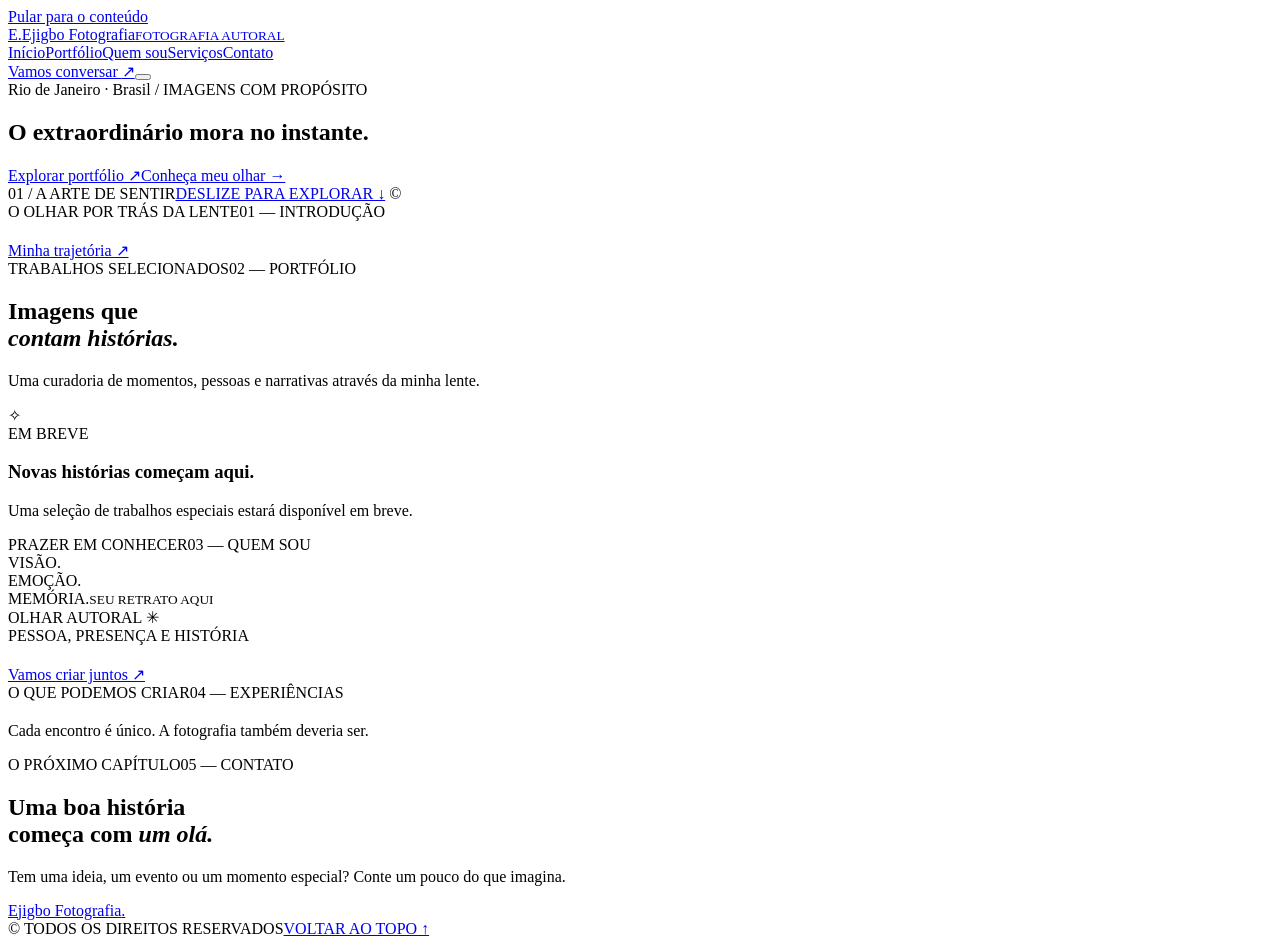
==== index.html @ 43c0d75b "Add files via upload" ====
<!doctype html><html lang="pt-BR"><head><meta charset="utf-8"><meta name="viewport" content="width=device-width,initial-scale=1"><meta name="theme-color" content="#11110f"><meta name="description" content="Portfólio autoral de fotografia"><title>Ejigbo Fotografia — Portfólio</title><link rel="preconnect" href="https://fonts.googleapis.com"><link rel="preconnect" href="https://fonts.gstatic.com" crossorigin><link href="https://fonts.googleapis.com/css2?family=DM+Sans:wght@400;500;600;700&family=Manrope:wght@400;500;600;700;800&display=swap" rel="stylesheet"><link rel="stylesheet" href="assets/style.css"></head><body>
<a class="skip" href="#conteudo">Pular para o conteúdo</a><header class="header" id="topo"><a class="logo" href="#inicio" aria-label="Voltar ao início"><span class="mark">E<span class="gold">.</span></span><span class="logo-name" data-site="studio">Ejigbo Fotografia<small>FOTOGRAFIA AUTORAL</small></span></a><nav id="menu" aria-label="Menu principal"><a href="#inicio">Início</a><a href="#portfolio">Portfólio</a><a href="#sobre">Quem sou</a><a href="#servicos">Serviços</a><a href="#contato">Contato</a></nav><a class="header-contact" href="#contato">Vamos conversar <span>↗</span></a><button class="menu-toggle" aria-controls="menu" aria-expanded="false" aria-label="Abrir menu"><span></span><span></span></button></header>
<main id="conteudo"><section id="inicio" class="hero"><div class="hero-photo" id="hero-photo"><div class="photo-grid"></div></div><div class="hero-content"><span class="kicker"><span class="pulse"></span><span id="hero-location">Rio de Janeiro · Brasil</span> / IMAGENS COM PROPÓSITO</span><h1 data-site="hero_title">O extraordinário mora no instante.</h1><p data-site="hero_text"></p><div class="hero-actions"><a class="button button-gold" href="#portfolio">Explorar portfólio <span>↗</span></a><a class="text-link" href="#sobre">Conheça meu olhar <span>→</span></a></div></div><div class="hero-bottom"><span>01 / A ARTE DE SENTIR</span><a href="#portfolio">DESLIZE PARA EXPLORAR ↓</a><span><span class="year"></span> © <span id="hero-studio"></span></span></div></section>
<section class="statement section-pad reveal"><div class="section-top"><span class="eyebrow"><i></i> O OLHAR POR TRÁS DA LENTE</span><span class="quiet">01 — INTRODUÇÃO</span></div><div class="statement-grid"><h2 data-site="intro_title"></h2><div><p data-site="intro_text"></p><a class="underlink" href="#sobre">Minha trajetória ↗</a></div></div></section>
<section id="portfolio" class="work section-pad"><div class="section-top"><span class="eyebrow"><i></i> TRABALHOS SELECIONADOS</span><span class="quiet">02 — PORTFÓLIO</span></div><div class="section-heading"><h2>Imagens que<br><em>contam histórias.</em></h2><p>Uma curadoria de momentos, pessoas e narrativas através da minha lente.</p></div><div class="filters" id="filters" role="group" aria-label="Filtrar categorias"></div><div class="gallery" id="gallery"></div><div class="empty-gallery" id="empty-gallery"><div class="empty-art"><span>✧</span></div><div><span class="eyebrow">EM BREVE</span><h3>Novas histórias começam aqui.</h3><p>Uma seleção de trabalhos especiais estará disponível em breve.</p></div></div></section>
<section id="sobre" class="about section-pad"><div class="section-top"><span class="eyebrow"><i></i> PRAZER EM CONHECER</span><span class="quiet">03 — QUEM SOU</span></div><div class="about-grid"><div class="about-image" id="about-image"><div class="about-placeholder"><span>VISÃO.<br>EMOÇÃO.<br>MEMÓRIA.</span><small>SEU RETRATO AQUI</small></div><span class="about-stamp">OLHAR AUTORAL ✳ <span class="year"></span></span></div><div class="about-copy"><span class="eyebrow">PESSOA, PRESENÇA E HISTÓRIA</span><h2 data-site="about_title"></h2><p data-site="about_text"></p><a class="button button-outline" href="#contato">Vamos criar juntos <span>↗</span></a></div></div></section>
<section id="servicos" class="services section-pad"><div class="section-top"><span class="eyebrow"><i></i> O QUE PODEMOS CRIAR</span><span class="quiet">04 — EXPERIÊNCIAS</span></div><div class="section-heading"><h2 data-site="services_title"></h2><p>Cada encontro é único. A fotografia também deveria ser.</p></div><div class="service-grid" id="service-grid"></div></section>
<section id="contato" class="contact section-pad"><div class="section-top"><span class="eyebrow"><i></i> O PRÓXIMO CAPÍTULO</span><span class="quiet">05 — CONTATO</span></div><h2>Uma boa história<br>começa com <em>um olá.</em></h2><p>Tem uma ideia, um evento ou um momento especial? Conte um pouco do que imagina.</p><div class="contact-actions" id="contact-actions"></div><div class="contact-details" id="contact-details"></div></section></main>
<footer class="footer"><a href="#inicio" class="footer-brand"><span id="footer-studio">Ejigbo Fotografia</span><span>.</span></a><span data-site="tagline"></span><div><span>© <span class="year"></span> TODOS OS DIREITOS RESERVADOS</span><a href="#topo">VOLTAR AO TOPO ↑</a></div></footer>
<div class="lightbox" id="lightbox" role="dialog" aria-modal="true" aria-label="Visualização de fotografia" hidden><button class="close-lightbox" aria-label="Fechar fotografia">×</button><button class="lightbox-arrow prev" aria-label="Fotografia anterior">‹</button><figure><img alt=""><figcaption></figcaption></figure><button class="lightbox-arrow next" aria-label="Próxima fotografia">›</button></div><script src="assets/public.js" defer></script></body></html>
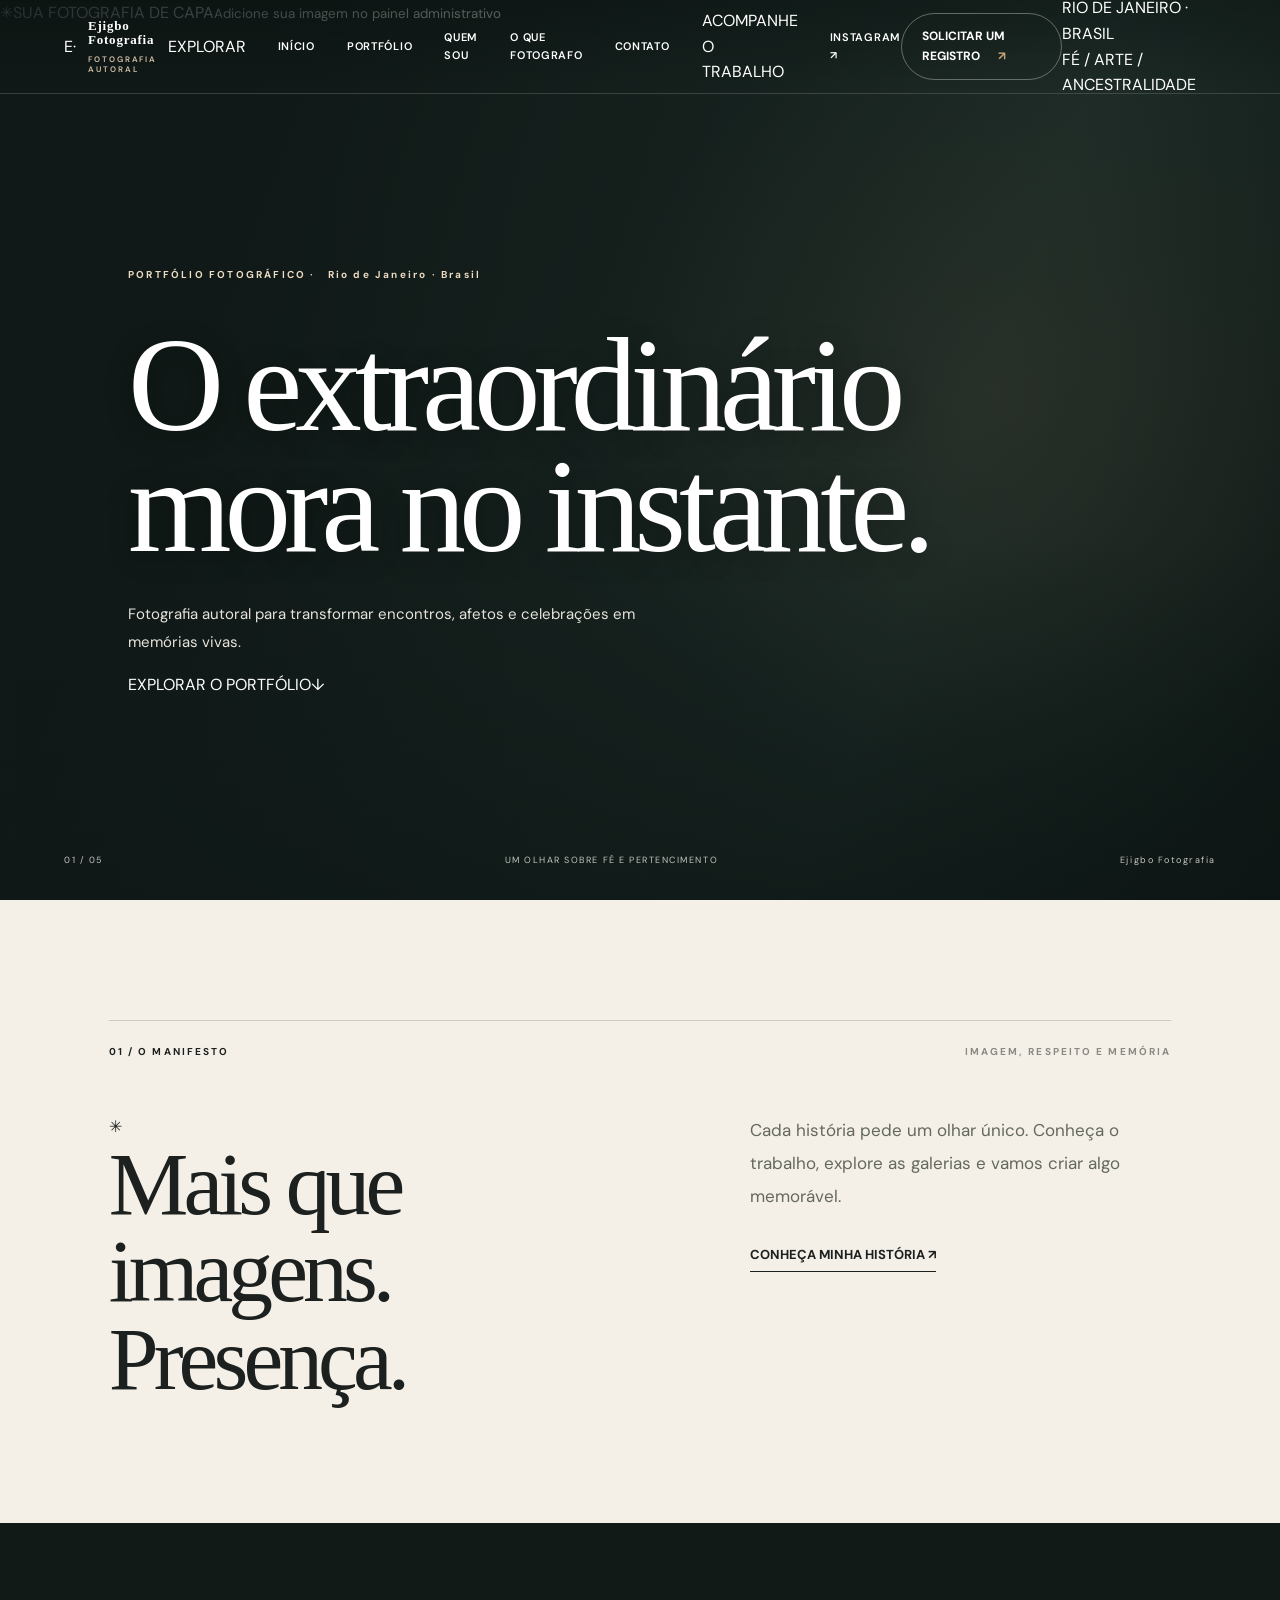
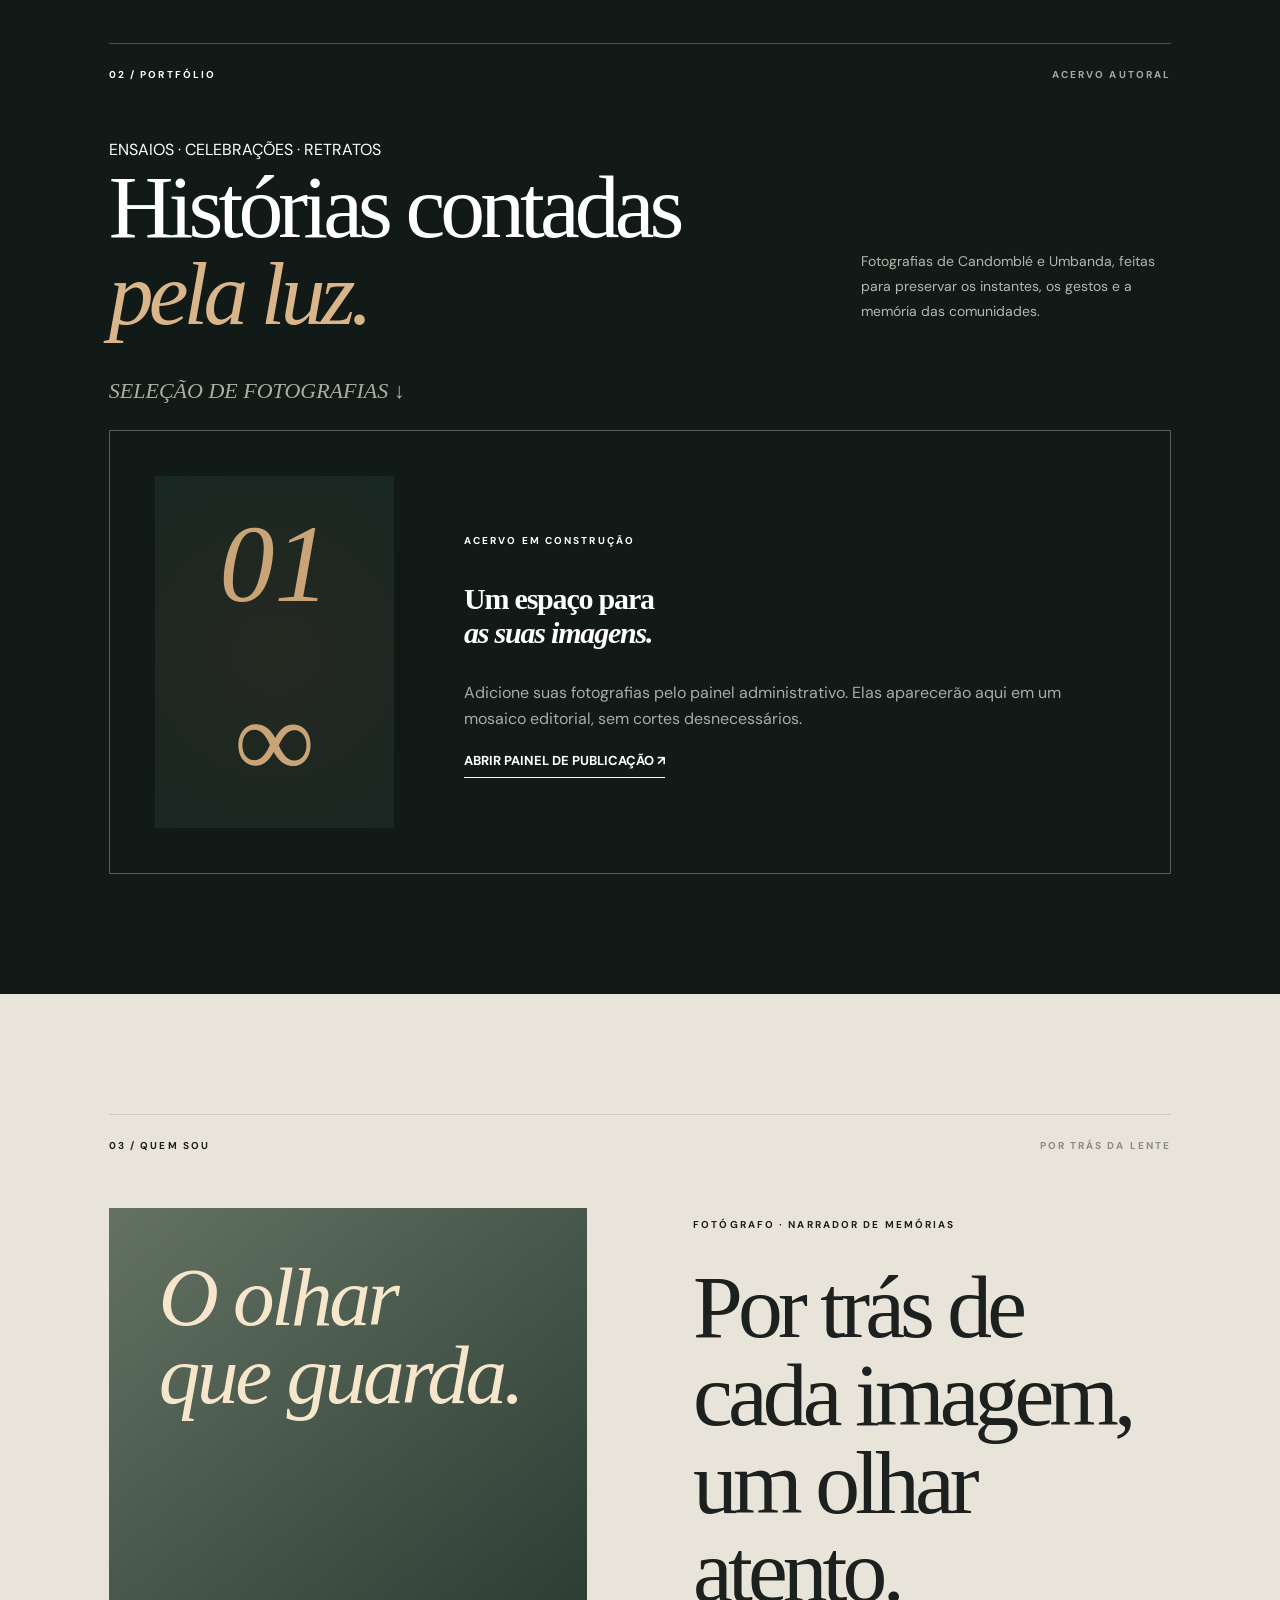
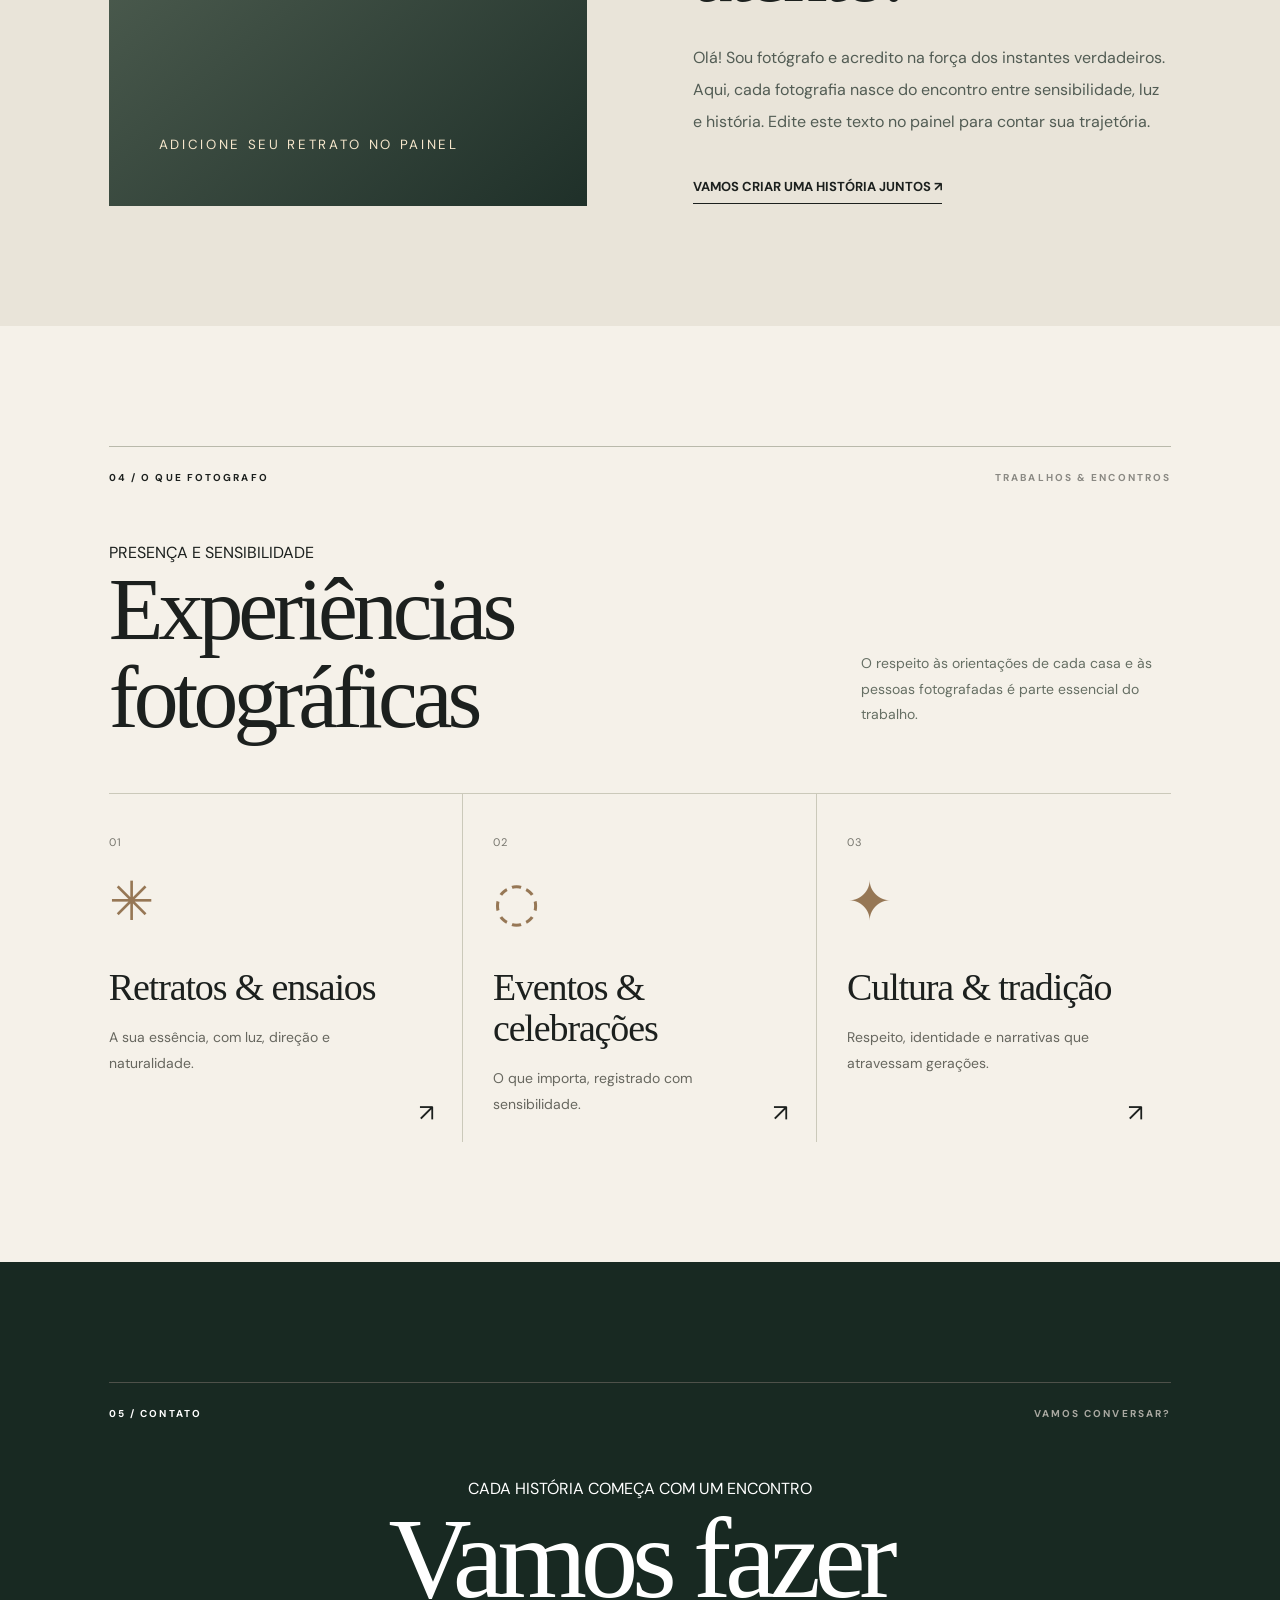
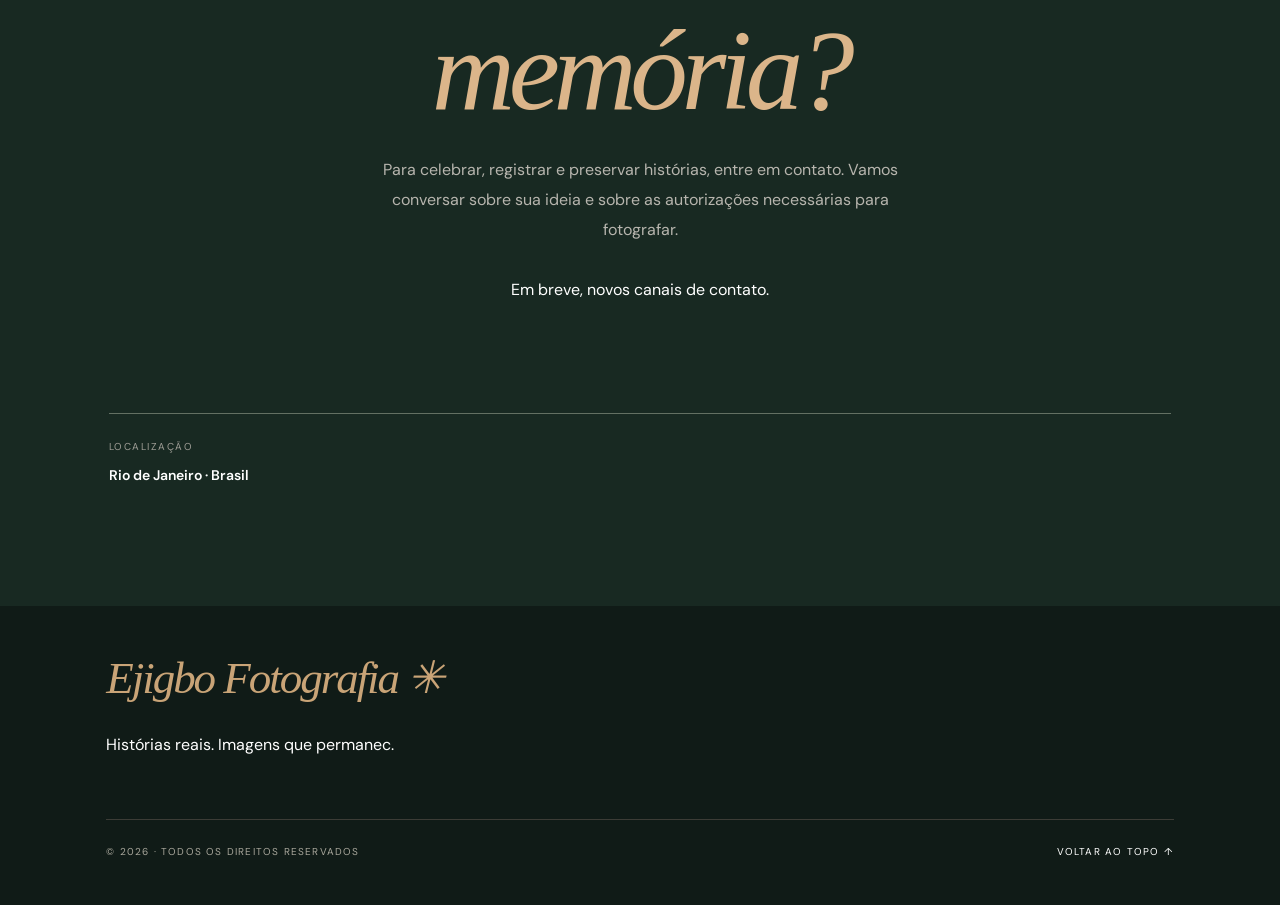
==== commit 695118a3: "Add files via upload" ====
--- a/index.html
+++ b/index.html
@@ -1,10 +1,36 @@
-<!doctype html><html lang="pt-BR"><head><meta charset="utf-8"><meta name="viewport" content="width=device-width,initial-scale=1"><meta name="theme-color" content="#11110f"><meta name="description" content="Portfólio autoral de fotografia"><title>Ejigbo Fotografia — Portfólio</title><link rel="preconnect" href="https://fonts.googleapis.com"><link rel="preconnect" href="https://fonts.gstatic.com" crossorigin><link href="https://fonts.googleapis.com/css2?family=DM+Sans:wght@400;500;600;700&family=Manrope:wght@400;500;600;700;800&display=swap" rel="stylesheet"><link rel="stylesheet" href="assets/style.css"></head><body>
-<a class="skip" href="#conteudo">Pular para o conteúdo</a><header class="header" id="topo"><a class="logo" href="#inicio" aria-label="Voltar ao início"><span class="mark">E<span class="gold">.</span></span><span class="logo-name" data-site="studio">Ejigbo Fotografia<small>FOTOGRAFIA AUTORAL</small></span></a><nav id="menu" aria-label="Menu principal"><a href="#inicio">Início</a><a href="#portfolio">Portfólio</a><a href="#sobre">Quem sou</a><a href="#servicos">Serviços</a><a href="#contato">Contato</a></nav><a class="header-contact" href="#contato">Vamos conversar <span>↗</span></a><button class="menu-toggle" aria-controls="menu" aria-expanded="false" aria-label="Abrir menu"><span></span><span></span></button></header>
-<main id="conteudo"><section id="inicio" class="hero"><div class="hero-photo" id="hero-photo"><div class="photo-grid"></div></div><div class="hero-content"><span class="kicker"><span class="pulse"></span><span id="hero-location">Rio de Janeiro · Brasil</span> / IMAGENS COM PROPÓSITO</span><h1 data-site="hero_title">O extraordinário mora no instante.</h1><p data-site="hero_text"></p><div class="hero-actions"><a class="button button-gold" href="#portfolio">Explorar portfólio <span>↗</span></a><a class="text-link" href="#sobre">Conheça meu olhar <span>→</span></a></div></div><div class="hero-bottom"><span>01 / A ARTE DE SENTIR</span><a href="#portfolio">DESLIZE PARA EXPLORAR ↓</a><span><span class="year"></span> © <span id="hero-studio"></span></span></div></section>
-<section class="statement section-pad reveal"><div class="section-top"><span class="eyebrow"><i></i> O OLHAR POR TRÁS DA LENTE</span><span class="quiet">01 — INTRODUÇÃO</span></div><div class="statement-grid"><h2 data-site="intro_title"></h2><div><p data-site="intro_text"></p><a class="underlink" href="#sobre">Minha trajetória ↗</a></div></div></section>
-<section id="portfolio" class="work section-pad"><div class="section-top"><span class="eyebrow"><i></i> TRABALHOS SELECIONADOS</span><span class="quiet">02 — PORTFÓLIO</span></div><div class="section-heading"><h2>Imagens que<br><em>contam histórias.</em></h2><p>Uma curadoria de momentos, pessoas e narrativas através da minha lente.</p></div><div class="filters" id="filters" role="group" aria-label="Filtrar categorias"></div><div class="gallery" id="gallery"></div><div class="empty-gallery" id="empty-gallery"><div class="empty-art"><span>✧</span></div><div><span class="eyebrow">EM BREVE</span><h3>Novas histórias começam aqui.</h3><p>Uma seleção de trabalhos especiais estará disponível em breve.</p></div></div></section>
-<section id="sobre" class="about section-pad"><div class="section-top"><span class="eyebrow"><i></i> PRAZER EM CONHECER</span><span class="quiet">03 — QUEM SOU</span></div><div class="about-grid"><div class="about-image" id="about-image"><div class="about-placeholder"><span>VISÃO.<br>EMOÇÃO.<br>MEMÓRIA.</span><small>SEU RETRATO AQUI</small></div><span class="about-stamp">OLHAR AUTORAL ✳ <span class="year"></span></span></div><div class="about-copy"><span class="eyebrow">PESSOA, PRESENÇA E HISTÓRIA</span><h2 data-site="about_title"></h2><p data-site="about_text"></p><a class="button button-outline" href="#contato">Vamos criar juntos <span>↗</span></a></div></div></section>
-<section id="servicos" class="services section-pad"><div class="section-top"><span class="eyebrow"><i></i> O QUE PODEMOS CRIAR</span><span class="quiet">04 — EXPERIÊNCIAS</span></div><div class="section-heading"><h2 data-site="services_title"></h2><p>Cada encontro é único. A fotografia também deveria ser.</p></div><div class="service-grid" id="service-grid"></div></section>
-<section id="contato" class="contact section-pad"><div class="section-top"><span class="eyebrow"><i></i> O PRÓXIMO CAPÍTULO</span><span class="quiet">05 — CONTATO</span></div><h2>Uma boa história<br>começa com <em>um olá.</em></h2><p>Tem uma ideia, um evento ou um momento especial? Conte um pouco do que imagina.</p><div class="contact-actions" id="contact-actions"></div><div class="contact-details" id="contact-details"></div></section></main>
-<footer class="footer"><a href="#inicio" class="footer-brand"><span id="footer-studio">Ejigbo Fotografia</span><span>.</span></a><span data-site="tagline"></span><div><span>© <span class="year"></span> TODOS OS DIREITOS RESERVADOS</span><a href="#topo">VOLTAR AO TOPO ↑</a></div></footer>
-<div class="lightbox" id="lightbox" role="dialog" aria-modal="true" aria-label="Visualização de fotografia" hidden><button class="close-lightbox" aria-label="Fechar fotografia">×</button><button class="lightbox-arrow prev" aria-label="Fotografia anterior">‹</button><figure><img alt=""><figcaption></figcaption></figure><button class="lightbox-arrow next" aria-label="Próxima fotografia">›</button></div><script src="assets/public.js" defer></script></body></html>+<!doctype html>
+<html lang="pt-BR">
+<head>
+<meta charset="utf-8"><meta name="viewport" content="width=device-width,initial-scale=1">
+<meta name="theme-color" content="#f5f2eb"><meta name="description" content="Ejigbo Fotografia — registros autorais de Candomblé, Umbanda, fé e ancestralidade.">
+<title>Ejigbo Fotografia — O sagrado em imagens</title>
+<link rel="preconnect" href="https://fonts.googleapis.com"><link rel="preconnect" href="https://fonts.gstatic.com" crossorigin>
+<link href="https://fonts.googleapis.com/css2?family=DM+Sans:wght@400;500;600;700&family=Italiana&display=swap" rel="stylesheet">
+<link rel="stylesheet" href="assets/style.css">
+</head>
+<body>
+<a class="skip" href="#conteudo">Pular para o conteúdo</a>
+<header class="header" id="topo">
+ <a class="logo" href="#inicio" aria-label="Ejigbo Fotografia, voltar ao início"><span class="logo-symbol">E<span>·</span></span><span class="logo-name" data-site="studio">Ejigbo Fotografia<small>FOTOGRAFIA AUTORAL</small></span></a>
+ <nav id="menu" aria-label="Navegação principal"><span class="menu-caption">EXPLORAR</span><a href="#inicio">Início</a><a href="#portfolio">Portfólio</a><a href="#sobre">Quem sou</a><a href="#servicos">O que fotografo</a><a href="#contato">Contato</a><span class="menu-caption social-caption">ACOMPANHE O TRABALHO</span><a class="nav-social" id="menu-instagram" href="#contato">Instagram ↗</a></nav>
+ <a class="header-contact" href="#contato">SOLICITAR UM REGISTRO <span>↗</span></a>
+ <button class="menu-toggle" aria-label="Abrir menu" aria-controls="menu" aria-expanded="false"><span></span><span></span></button>
+ <div class="sidebar-foot">RIO DE JANEIRO · BRASIL<br><span>FÉ / ARTE / ANCESTRALIDADE</span></div>
+</header>
+<main id="conteudo">
+<section class="hero" id="inicio">
+ <div class="hero-photo" id="hero-photo"><div class="hero-empty"><span class="hero-empty-mark">✳</span><span>SUA FOTOGRAFIA DE CAPA</span><small>Adicione sua imagem no painel administrativo</small></div></div>
+ <div class="hero-overlay"></div>
+ <div class="hero-content"><span class="kicker">PORTFÓLIO FOTOGRÁFICO · <span id="hero-location">RIO DE JANEIRO</span></span><h1 data-site="hero_title">O sagrado vive na memória.</h1><p data-site="hero_text"></p><a class="hero-discover" href="#portfolio"><span>EXPLORAR O PORTFÓLIO</span><span class="circle-arrow">↓</span></a></div>
+ <div class="hero-bottom"><span>01 / 05</span><span>UM OLHAR SOBRE FÉ E PERTENCIMENTO</span><span id="hero-studio">EJIGBO FOTOGRAFIA</span></div>
+</section>
+<section class="statement section-pad reveal" id="manifesto"><div class="section-top"><span class="eyebrow">01 / O MANIFESTO</span><span class="quiet">IMAGEM, RESPEITO E MEMÓRIA</span></div><div class="statement-grid"><div><span class="statement-asterisk">✳</span><h2 data-site="intro_title"></h2></div><div class="statement-description"><p data-site="intro_text"></p><a class="underlink" href="#sobre">CONHEÇA MINHA HISTÓRIA ↗</a></div></div></section>
+<section class="work section-pad" id="portfolio"><div class="section-top"><span class="eyebrow">02 / PORTFÓLIO</span><span class="quiet">ACERVO AUTORAL</span></div><div class="section-heading"><div><span class="overline">ENSAIOS · CELEBRAÇÕES · RETRATOS</span><h2>Histórias contadas<br><em>pela luz.</em></h2></div><p>Fotografias de Candomblé e Umbanda, feitas para preservar os instantes, os gestos e a memória das comunidades.</p></div><div class="work-caption">SELEÇÃO DE FOTOGRAFIAS <span>↓</span></div><div class="filters" id="filters" aria-label="Filtrar fotografias"></div><div class="gallery" id="gallery"></div><div class="empty-gallery" id="empty-gallery"><div class="empty-art"><span>01</span><div class="empty-sun"></div><span>∞</span></div><div><span class="eyebrow">ACERVO EM CONSTRUÇÃO</span><h3>Um espaço para<br><em>as suas imagens.</em></h3><p>Adicione suas fotografias pelo painel administrativo. Elas aparecerão aqui em um mosaico editorial, sem cortes desnecessários.</p><a class="underlink" href="admin.html">ABRIR PAINEL DE PUBLICAÇÃO ↗</a></div></div></section>
+<section class="about section-pad" id="sobre"><div class="section-top"><span class="eyebrow">03 / QUEM SOU</span><span class="quiet">POR TRÁS DA LENTE</span></div><div class="about-grid"><div class="about-image" id="about-image"><div class="about-placeholder"><span>O olhar<br>que <em>guarda.</em></span><small>ADICIONE SEU RETRATO NO PAINEL</small></div></div><div class="about-copy"><span class="eyebrow">FOTÓGRAFO · NARRADOR DE MEMÓRIAS</span><h2 data-site="about_title"></h2><p data-site="about_text"></p><a class="underlink" href="#contato">VAMOS CRIAR UMA HISTÓRIA JUNTOS ↗</a></div></div></section>
+<section class="services section-pad" id="servicos"><div class="section-top"><span class="eyebrow">04 / O QUE FOTOGRAFO</span><span class="quiet">TRABALHOS & ENCONTROS</span></div><div class="section-heading"><div><span class="overline">PRESENÇA E SENSIBILIDADE</span><h2 data-site="services_title"></h2></div><p>O respeito às orientações de cada casa e às pessoas fotografadas é parte essencial do trabalho.</p></div><div class="service-grid" id="service-grid"></div></section>
+<section class="contact section-pad" id="contato"><div class="section-top"><span class="eyebrow">05 / CONTATO</span><span class="quiet">VAMOS CONVERSAR?</span></div><span class="contact-kicker">CADA HISTÓRIA COMEÇA COM UM ENCONTRO</span><h2>Vamos fazer<br><em>memória?</em></h2><p>Para celebrar, registrar e preservar histórias, entre em contato. Vamos conversar sobre sua ideia e sobre as autorizações necessárias para fotografar.</p><div class="contact-actions" id="contact-actions"></div><div class="contact-details" id="contact-details"></div></section>
+</main>
+<footer class="footer"><a class="footer-brand" href="#inicio"><span id="footer-studio">Ejigbo Fotografia</span><span> ✳</span></a><p data-site="tagline"></p><div><span>© <span class="year"></span> · TODOS OS DIREITOS RESERVADOS</span><a href="#topo">VOLTAR AO TOPO ↑</a></div></footer>
+<div class="lightbox" id="lightbox" role="dialog" aria-modal="true" aria-label="Fotografia ampliada" hidden><button class="close-lightbox" aria-label="Fechar">×</button><button class="lightbox-arrow prev" aria-label="Fotografia anterior">‹</button><figure><img alt=""><figcaption></figcaption></figure><button class="lightbox-arrow next" aria-label="Próxima fotografia">›</button></div>
+<script src="assets/public.js" defer></script>
+</body></html>
--- a/assets/style.css
+++ b/assets/style.css
@@ -0,0 +1,47 @@
+:root{--ink:#151512;--cream:#f2f0ea;--muted:#a4a39d;--gold:#d6b87c;--border:#383833;--heading:Manrope,'Helvetica Neue',sans-serif;--body:'DM Sans',Arial,sans-serif}*{box-sizing:border-box}html{scroll-behavior:smooth}body{margin:0;background:var(--cream);color:var(--ink);font:400 16px/1.6 var(--body)}a{color:inherit;text-decoration:none}button,input{font:inherit}button{cursor:pointer}button:focus-visible,a:focus-visible{outline:2px solid var(--gold);outline-offset:4px}img{max-width:100%;display:block}.skip{position:absolute;left:-9999px;z-index:99;background:white;padding:15px}.skip:focus{left:10px;top:10px}.header{position:absolute;top:0;left:0;right:0;height:102px;display:flex;align-items:center;justify-content:space-between;padding:0 clamp(24px,5vw,92px);z-index:20;color:white;border-bottom:1px solid #ffffff29}.logo{display:flex;align-items:center;gap:12px}.mark{font:800 48px/1 var(--heading);letter-spacing:-.1em}.gold,.footer-brand span{color:var(--gold)}.logo-name{font:700 14px/1.1 var(--heading);max-width:170px}.logo-name small{display:block;font:600 8px var(--body);letter-spacing:.24em;color:#ddd;margin-top:7px}.header nav{display:flex;align-items:center;gap:clamp(16px,2.5vw,40px)}.header nav a{font-size:12px;font-weight:600;transition:color .2s}.header nav a:hover{color:var(--gold)}.header-contact{padding:12px 17px;border:1px solid #fff5;border-radius:3px;font-size:12px;font-weight:700}.header-contact span{color:var(--gold);margin-left:15px}.menu-toggle{display:none;background:transparent;border:0;color:white}.hero{min-height:820px;height:min(930px,100svh);position:relative;display:flex;align-items:center;color:white;background:#121210;overflow:hidden}.hero-photo{position:absolute;inset:0;background:radial-gradient(ellipse at 76% 35%,#65584833 0,transparent 43%),linear-gradient(115deg,#151513 30%,#38352e);background-position:center;background-size:cover}.photo-grid{position:absolute;right:10%;top:18%;width:36%;height:70%;opacity:.08;background:repeating-linear-gradient(90deg,transparent 0,transparent 50px,#fff 51px),repeating-linear-gradient(0deg,transparent 0,transparent 50px,#fff 51px);mask-image:linear-gradient(90deg,transparent,black)}.hero-content{position:relative;z-index:2;margin:5% clamp(24px,11vw,185px) 0;max-width:850px}.kicker,.eyebrow,.quiet{font-size:10px;font-weight:700;letter-spacing:.22em}.kicker{display:flex;align-items:center;gap:12px;color:#d9d7d0}.pulse{width:8px;height:8px;display:inline-block;background:var(--gold);border-radius:50%;box-shadow:0 0 0 5px #d6b87c22}.hero h1{font:700 clamp(48px,7.3vw,108px)/1.07 var(--heading);letter-spacing:-.075em;margin:29px 0 26px;max-width:900px}.hero-content>p{max-width:515px;color:#d7d5ce;font-size:16px;line-height:1.9}.hero-actions{display:flex;align-items:center;gap:36px;margin-top:42px}.button{padding:18px 25px;display:inline-flex;align-items:center;justify-content:space-between;gap:35px;font-weight:700;font-size:12px;letter-spacing:.03em;border:1px solid transparent;transition:transform .2s,background .2s}.button:hover{transform:translateY(-3px)}.button-gold{background:var(--gold);color:#1c1914}.button-gold:hover{background:#ebcb90}.text-link{font-size:12px;font-weight:700;border-bottom:1px solid #fff7;padding-bottom:8px}.text-link span{margin-left:14px;color:var(--gold)}.hero-bottom{position:absolute;bottom:33px;left:clamp(24px,5vw,92px);right:clamp(24px,5vw,92px);display:flex;justify-content:space-between;letter-spacing:.2em;font-size:9px;color:#c6c5c1}.section-pad{padding:110px clamp(24px,8.3vw,140px)}.section-top{display:flex;align-items:center;justify-content:space-between;border-top:1px solid #cccac4;padding-top:23px;margin-bottom:54px}.eyebrow i{display:inline-block;width:7px;height:7px;background:var(--gold);border-radius:50%;margin-right:9px}.quiet{color:#8a8983}.statement-grid{display:grid;grid-template-columns:1.2fr .8fr;gap:12%}.statement h2,.section-heading h2,.about h2,.contact h2{font:700 clamp(42px,5vw,74px)/1.13 var(--heading);letter-spacing:-.065em;margin:0}.statement-grid p{font-size:18px;color:#696963;line-height:1.85;margin:0 0 28px}.underlink{display:inline-block;border-bottom:1px solid currentColor;font-weight:700;font-size:13px;padding-bottom:5px}.work{background:#1b1b19;color:white}.work .section-top,.services .section-top,.contact .section-top{border-color:#474740}.work .quiet,.contact .quiet{color:#aaa9a2}.section-heading{display:flex;justify-content:space-between;align-items:end;gap:40px;margin-bottom:52px}.section-heading h2 em,.contact h2 em,.main h1 em{font-style:normal;color:var(--gold)}.section-heading>p{color:#aeadab;max-width:310px;font-size:14px}.filters{display:flex;flex-wrap:wrap;gap:8px;margin-bottom:30px}.filter{background:transparent;border:1px solid #575750;color:#c5c3ba;padding:9px 17px;font:600 12px var(--body);transition:.2s}.filter:hover,.filter.active{background:var(--gold);color:#161611;border-color:var(--gold)}.filter sup{margin-left:7px}.gallery{display:grid;grid-template-columns:repeat(3,minmax(0,1fr));gap:15px}.gallery-item{padding:0;border:0;position:relative;overflow:hidden;background:#333;aspect-ratio:4/5;display:block;text-align:left;color:white}.gallery-item.wide{grid-column:span 2;aspect-ratio:1.62}.gallery-item[hidden]{display:none}.gallery-item img{width:100%;height:100%;object-fit:cover;transition:transform .6s}.gallery-item:hover img{transform:scale(1.045)}.gallery-overlay{position:absolute;inset:0;background:linear-gradient(transparent 45%,#000c);display:flex;align-items:end;justify-content:space-between;padding:24px;opacity:.9}.gallery-overlay small{font-size:10px;letter-spacing:.16em;text-transform:uppercase;color:#ddd;display:block}.gallery-overlay strong{font:700 20px var(--heading)}.expand{background:#f0eddf;color:black;border-radius:50%;width:38px;height:38px;display:grid;place-items:center}.empty-gallery{min-height:390px;border:1px solid #55554e;display:flex;align-items:center;gap:70px;padding:45px}.empty-art{width:35%;aspect-ratio:1;background:radial-gradient(circle at 45% 40%,#9e87602c,#161613);display:grid;place-items:center}.empty-art span{font-size:110px;color:var(--gold)}.empty-gallery h3{font:700 30px var(--heading);letter-spacing:-.04em}.empty-gallery p{color:#aaa}.about-grid{display:grid;grid-template-columns:1fr 1fr;gap:10%;align-items:center}.about-image{position:relative;min-height:490px;max-height:630px;aspect-ratio:4/5;background:#34332f}.about-image>img{width:100%;height:100%;object-fit:cover}.about-placeholder{height:100%;display:flex;flex-direction:column;align-items:start;justify-content:space-between;padding:50px;color:#ded7c5;background:linear-gradient(135deg,#605c4e,#20201e)}.about-placeholder span{font:800 clamp(34px,4vw,65px)/1.15 var(--heading);letter-spacing:-.07em}.about-placeholder small{letter-spacing:.2em}.about-stamp{position:absolute;bottom:20px;right:-20px;background:var(--gold);padding:12px 20px;font-size:10px;font-weight:800;letter-spacing:.14em;color:#1b1915}.about-copy h2{margin:24px 0}.about-copy p{color:#77766e;line-height:2;font-size:15px;white-space:normal;margin-bottom:35px}.button-outline{border:1px solid #57564d;background:transparent}.button-outline:hover{background:#e4e0d4}.services{background:#e5e3dc}.services .section-heading>p{color:#6d6d65}.service-grid{display:grid;grid-template-columns:repeat(3,minmax(0,1fr));border-top:1px solid #bdbbb1}.service{padding:34px 30px 10px;border-right:1px solid #bdbbb1;min-height:340px;position:relative}.service:first-child{padding-left:0}.service:last-child{border-right:0}.service-number{color:#77766e;font-size:11px;letter-spacing:.1em}.service-symbol{font-size:54px;color:#a38a5c;line-height:1.8}.service h3{font:700 21px var(--heading);letter-spacing:-.04em;margin:16px 0}.service p{font-size:14px;color:#67675f;max-width:270px}.service a{position:absolute;bottom:10px;right:28px;font-size:24px}.contact{background:#181816;color:white;text-align:center}.contact .section-top{text-align:left}.contact h2{font-size:clamp(50px,7.7vw,108px)}.contact>p{margin:28px auto 33px;max-width:450px;color:#b7b5ae}.contact-actions{display:flex;justify-content:center;gap:12px;flex-wrap:wrap}.button-outline.light{border-color:#72716b;color:#fff}.button-outline.light:hover{background:#ffffff15}.contact-details{display:flex;justify-content:space-between;text-align:left;gap:20px;border-top:1px solid #494943;margin-top:110px;padding-top:25px}.contact-details>div{display:flex;flex-direction:column;gap:9px}.contact-details span{font-size:10px;color:#9f9e96;letter-spacing:.15em}.contact-details a,.contact-details strong{font-size:14px;font-weight:600}.footer{background:#10100e;color:white;padding:45px clamp(24px,8.3vw,140px);display:flex;flex-direction:column;gap:12px}.footer-brand{font:800 29px var(--heading);letter-spacing:-.06em}.footer>span{color:#999890;font-size:12px}.footer>div{border-top:1px solid #3c3c36;padding-top:24px;margin-top:33px;display:flex;justify-content:space-between;gap:20px;font-size:10px;letter-spacing:.12em;color:#a9a79c}.footer>div a{color:white}.lightbox{position:fixed;z-index:100;inset:0;background:#0b0b0bf5;display:flex;align-items:center;justify-content:center;color:white;padding:50px 70px}.lightbox[hidden]{display:none}.lightbox figure{margin:0;display:flex;align-items:center;flex-direction:column;max-height:100%;max-width:100%}.lightbox figure img{object-fit:contain;max-height:80vh;max-width:80vw}.lightbox figcaption{font-size:12px;color:#dbdad4;margin-top:14px;text-align:center}.close-lightbox,.lightbox-arrow{border:0;background:transparent;color:white}.close-lightbox{position:absolute;top:12px;right:30px;font-size:44px}.lightbox-arrow{font-size:50px;padding:20px}.no-scroll{overflow:hidden}.reveal{opacity:0;transform:translateY(12px);transition:opacity .6s,transform .6s}.reveal.is-visible{opacity:1;transform:none}@media(max-width:1050px){.header nav{gap:14px}.header-contact{display:none}.about-grid{gap:5%}.section-pad{padding:85px 6vw}.hero h1{font-size:clamp(52px,8vw,85px)}}@media(max-width:760px){.header{height:76px;padding:0 22px}.mark{font-size:38px}.logo-name{font-size:12px}.header nav{position:absolute;top:76px;left:0;right:0;background:#1b1b19;padding:20px 25px 30px;flex-direction:column;align-items:stretch;gap:0;display:none}.header nav.open{display:flex}.header nav a{font-size:15px;padding:13px;border-bottom:1px solid #ffffff16}.menu-toggle{display:flex;flex-direction:column;gap:7px;padding:10px}.menu-toggle span{background:white;width:26px;height:2px}.hero{height:760px;min-height:min(760px,100svh)}.hero-content{margin:70px 25px 0}.hero h1{font-size:clamp(46px,11vw,75px)}.hero-content>p{font-size:14px}.hero-actions{gap:20px;flex-wrap:wrap}.hero-bottom span:last-child{display:none}.section-pad{padding:70px 22px}.section-top{margin-bottom:35px}.quiet{font-size:9px}.statement-grid,.about-grid{grid-template-columns:1fr;gap:30px}.statement-grid p{font-size:16px}.statement h2,.section-heading h2,.about h2{font-size:44px}.section-heading{align-items:start;flex-direction:column;gap:5px}.section-heading>p{margin:0}.gallery{grid-template-columns:repeat(2,minmax(0,1fr));gap:9px}.gallery-item.wide{grid-column:span 2}.gallery-overlay{padding:12px}.gallery-overlay strong{font-size:15px}.expand{width:28px;height:28px}.about-image{min-height:360px;max-height:500px;margin-right:15px}.service-grid{grid-template-columns:1fr}.service{border-right:0;border-bottom:1px solid #bdbbb1;min-height:255px;padding:24px 0}.service-symbol{font-size:42px}.service a{right:8px}.contact h2{font-size:clamp(44px,10vw,70px)}.contact-details{flex-direction:column;gap:23px;margin-top:70px}.footer>div{flex-direction:column}.empty-gallery{padding:25px;gap:15px;flex-direction:column}.empty-art{width:100%;height:180px;aspect-ratio:auto}.empty-art span{font-size:70px}.lightbox{padding:45px 4px}.lightbox figure img{max-width:78vw}.lightbox-arrow{font-size:38px;padding:7px}}@media(prefers-reduced-motion:reduce){html{scroll-behavior:auto}*,*:before,*:after{animation-duration:.01ms!important;transition-duration:.01ms!important}.reveal{opacity:1;transform:none}}
+
+.empty-gallery[hidden],.gallery[hidden],.filters[hidden]{display:none!important}
+
+
+/* EJIGBO 2026 — direção editorial: grafite, marfim e cobre antigo */
+:root{--ink:#1c201e;--cream:#f4f0e8;--muted:#aca69b;--gold:#c9a477;--border:#44463e;--heading:'Cormorant Garamond',Georgia,serif;--body:'DM Sans',Arial,sans-serif}
+body{background:var(--cream)}
+.header{height:94px;background:linear-gradient(180deg,rgba(6,12,11,.35),transparent);border-bottom:1px solid rgba(255,255,255,.18)}
+.mark{font-family:var(--heading);font-size:60px;font-weight:600;font-style:italic;letter-spacing:-.12em}
+.logo-name{font-size:13px;letter-spacing:.06em}.logo-name small{font-size:8px;color:#d2bfa7}
+.header nav a{font-size:11px;letter-spacing:.065em;text-transform:uppercase}
+.header-contact{border-radius:50px;padding:13px 20px}
+.hero{background:#101916;min-height:740px;height:min(900px,100svh)}
+.hero-photo{background-image:radial-gradient(circle at 78% 44%,#896b4b30 0,transparent 35%),linear-gradient(110deg,#101917 18%,#22332e 70%,#121a17);background-position:center;background-size:cover}
+.hero-photo:after{content:'';position:absolute;inset:0;background:linear-gradient(90deg,#101917d9 0%,#1019177d 45%,#08110e3a 100%),linear-gradient(0deg,#0b1413a8,transparent 40%)}
+.hero-ornament{position:absolute;right:11%;top:20%;width:min(37vw,510px);aspect-ratio:1;border:1px solid #e3c49b46;border-radius:50%;box-shadow:0 0 0 40px #ffffff04,0 0 0 110px #ffffff04;opacity:.8}
+.hero-ornament span{position:absolute;inset:14%;border:1px solid #e3c49b50;border-radius:50%}.hero-ornament span:nth-child(2){inset:30%;border-color:#e3c49b75}.hero-ornament span:nth-child(3){inset:46%;background:#c9a477bd;box-shadow:0 0 70px #c9a47744}
+.hero-content{margin:5% clamp(24px,10vw,165px) 0;max-width:960px}
+.hero h1{font-family:var(--heading);font-weight:500;font-size:clamp(74px,10.4vw,164px);line-height:.91;letter-spacing:-.053em;max-width:880px;text-wrap:balance;margin:42px 0 34px;text-shadow:0 5px 28px #0005}
+.hero-content>p{max-width:545px;line-height:1.85;font-size:15px;color:#e7e4dd}
+.kicker{font-size:10px;color:#eddbc3}.pulse,.eyebrow i{background:#c9a477}
+.button{border-radius:2px;text-transform:uppercase;letter-spacing:.12em;font-size:10px;padding:20px 25px}.button-gold{background:#c9a477;color:#17221b}.button-gold:hover{background:#e1bd8f}
+.text-link{text-transform:uppercase;letter-spacing:.09em;font-size:10px}
+.hero-bottom{letter-spacing:.17em}
+.section-pad{padding:120px clamp(25px,8.5vw,150px)}
+.eyebrow,.quiet{font-size:10px;letter-spacing:.21em}
+.statement{position:relative;overflow:hidden;background:#f4f0e8}
+.statement-giant{position:absolute;right:-2%;top:7%;font:italic 400 clamp(180px,33vw,480px)/1 var(--heading);letter-spacing:-.09em;color:#d5c6aa30;pointer-events:none}
+.statement-grid{position:relative;grid-template-columns:1.1fr .9fr}
+.statement h2,.section-heading h2,.about h2,.contact h2{font-family:var(--heading);font-size:clamp(60px,7vw,112px);font-weight:500;letter-spacing:-.055em;line-height:.98}
+.statement-grid p{font-size:17px;color:#64685e;line-height:1.95}
+.work{background:#111a17}.work .section-top,.contact .section-top{border-color:#4e514a}
+.section-heading h2 em,.contact h2 em{font-family:var(--heading);font-weight:400;font-style:italic;color:#dbb58a}
+.section-heading p{line-height:1.8;color:#b7b6ae}
+.work-caption{color:#adada1;margin:-12px 0 26px;font:italic 22px var(--heading)}
+.filters{gap:10px}.filter{border-radius:30px;letter-spacing:.07em;text-transform:uppercase;font-size:10px;padding:11px 18px;border-color:#626a5c}.filter.active{background:#d2b28c;border-color:#d2b28c}
+.gallery{gap:17px}.gallery-item{background:linear-gradient(135deg,#3c4b3e,#202c27);border-radius:2px}.gallery-overlay{background:linear-gradient(transparent 28%,#050b09d9)}.gallery-overlay strong{font:500 30px/1.1 var(--heading)}.gallery-overlay small{letter-spacing:.18em;color:#e3cdaa}.expand{background:#d8b890}
+.empty-gallery{border-color:#566258}.empty-art{background:radial-gradient(circle,#9b785b26,#192722)}.empty-art span{font-family:var(--heading);font-style:italic}
+.about{background:#e9e4d9}.about-image{background:#2c3c34}.about-placeholder{background:linear-gradient(140deg,#637262,#1f3029);color:#f6e7cc}.about-placeholder span{font:italic 500 clamp(55px,6.5vw,100px)/.94 var(--heading);letter-spacing:-.04em}.about-stamp{background:#c9a477;color:#1a241c}
+.about-copy h2{margin:28px 0}.about-copy p{line-height:2;color:#525c54;font-size:16px}.button-outline{border-color:#71776e}
+.services{background:#f5f1e9}.services .section-top{border-color:#b9b9ab}.services .section-heading>p{color:#666f64}.service-grid{border-color:#cbc9ba}.service{border-color:#cbc9ba;min-height:345px}.service-symbol{font-family:var(--heading);font-weight:400;color:#967755}.service h3{font:500 38px/1.08 var(--heading);letter-spacing:-.03em}.service p{line-height:1.9}
+.contact{background:#182922}.contact h2{font-size:clamp(65px,9vw,145px);font-weight:400}.contact>p{font-size:16px;line-height:1.85;max-width:570px}.contact-details{border-color:#637063}
+.footer{background:#101b17}.footer-brand{font:italic 500 45px var(--heading);letter-spacing:-.045em}
+@media(max-width:1050px){.hero h1{font-size:clamp(75px,11vw,120px)}.section-pad{padding:90px 6vw}}
+@media(max-width:700px){.header{height:78px}.mark{font-size:48px}.hero{height:790px;min-height:660px}.hero-content{margin:64px 25px 0}.hero h1{font-size:clamp(67px,15vw,105px);max-width:500px}.hero-ornament{width:70vw;right:-35%;top:23%;opacity:.4}.hero-content>p{font-size:14px;max-width:430px}.hero-bottom{bottom:25px}.section-pad{padding:75px 24px}.statement h2,.section-heading h2,.about h2{font-size:clamp(58px,13vw,85px)}.statement-giant{top:10%;font-size:250px}.work-caption{font-size:18px}.gallery{gap:10px}.gallery-overlay strong{font-size:23px}.about-placeholder span{font-size:70px}.service h3{font-size:35px}.service{min-height:250px}.contact h2{font-size:clamp(65px,13vw,100px)}.footer-brand{font-size:34px}}
+@media(max-width:380px){.hero h1{font-size:63px}.hero-actions{gap:14px}.text-link{font-size:9px}.kicker{font-size:8px}}
